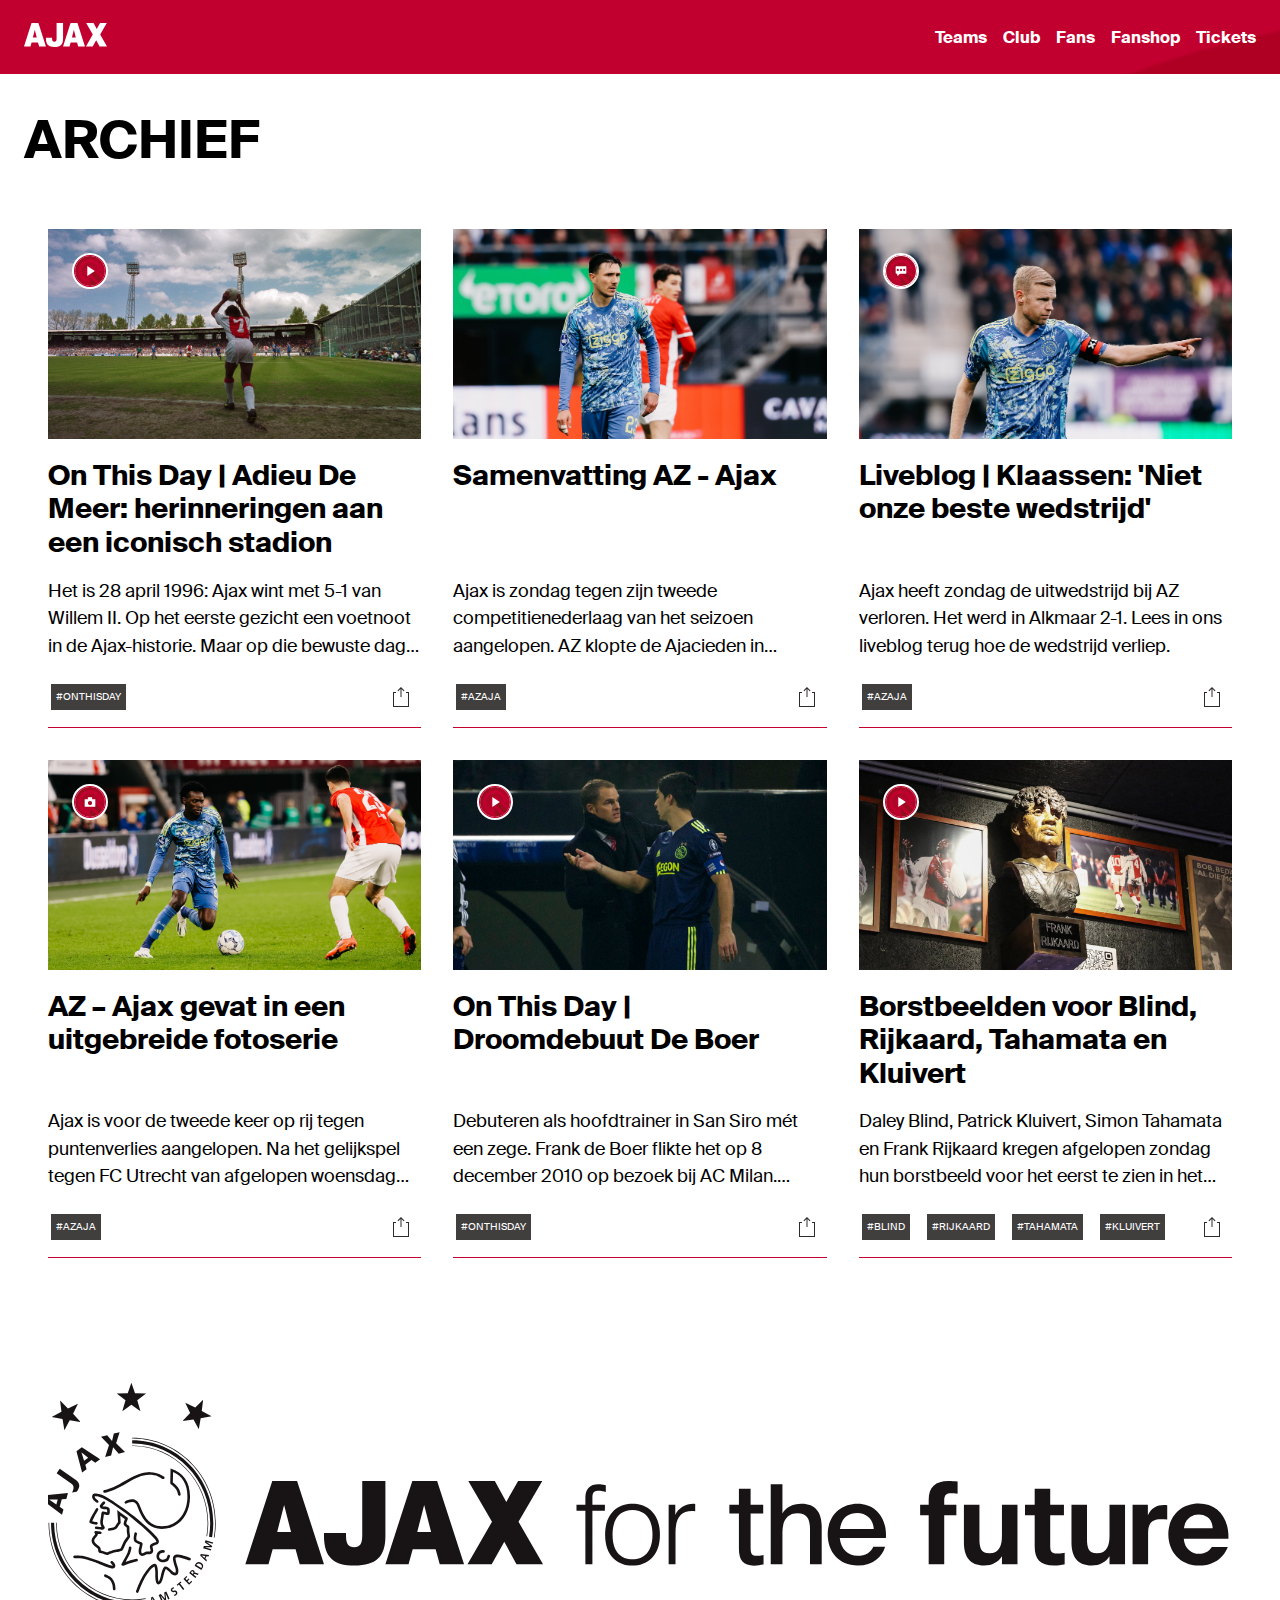
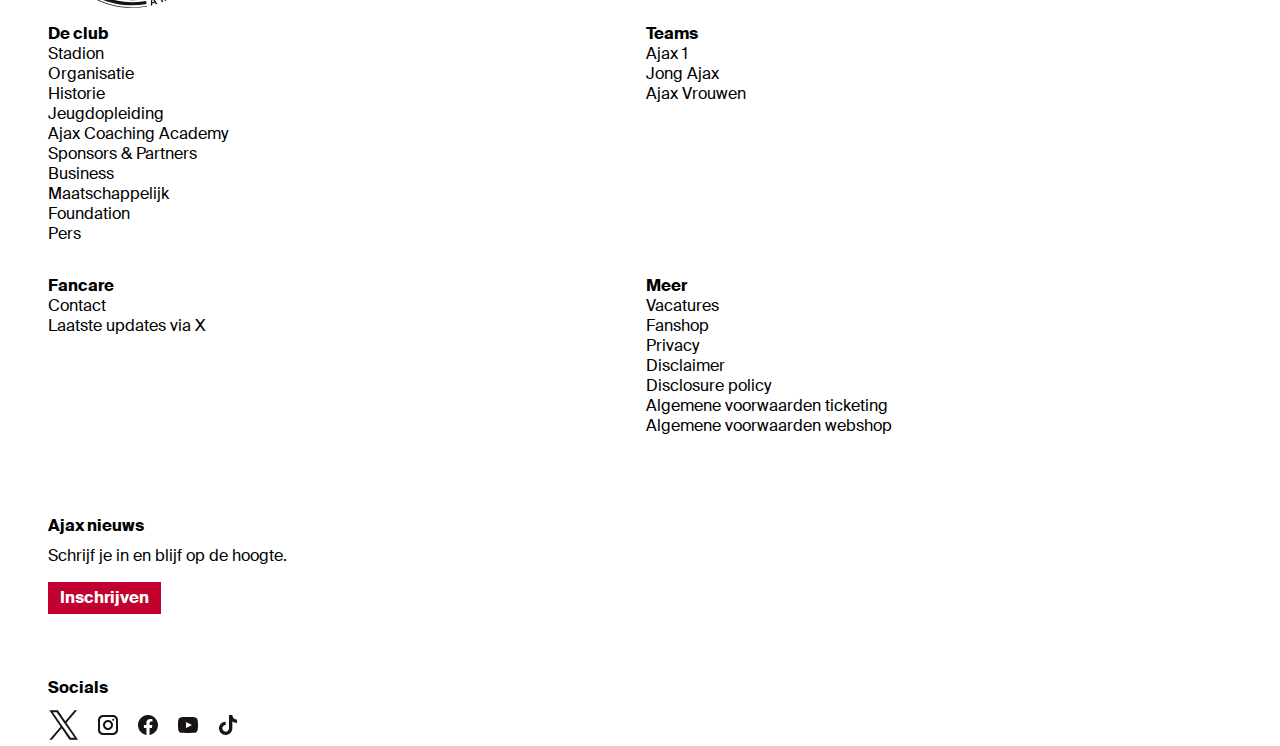
==== archief.html @ 7ba204c6 "supmision 3" ====
<!DOCTYPE html>
<html lang="en">
<head>
    <meta charset="UTF-8">
    <meta name="viewport" content="width=device-width, initial-scale=1.0">
    <title>Archief</title>
    <link rel="stylesheet" href="styles/style.css">
    <link rel="stylesheet" href="styles/archief.css">
</head>
<body>
    <header>
        <h1 class="visually_hidden">Homepagina</h1>
        <a href="index.html"><img src="images/ajax-logo-header.svg"alt="logo in de header"></a>
        <nav>
            <button><img src="images/ajax-zoeken-header.svg" alt="zoek-icoon"></button>
            <button aria-hidden="true"><img src="images/ajax-hamburger-header.svg" alt="hamburger-menu"></button>
            <ul>
                <li><a class="active"href="#">Teams</a></li>
                <li><a href="#">Club</a></li>
                <li><a href="#">Fans</a></li>
                <li><a href="#">Fanshop</a></li>
                <li><a href="#">Tickets</a></li>
            </ul>
			<form class="zoekbalk">
				<input type="text" placeholder="" aria-label="Type hier...">
				<button><img src="images/kruisje-zoekbalk.svg" alt="kruisje-zoekbalk"></button>
			</form>
        </nav>
    </header>

    <main>
        <h1 class="visually_hidden">Archief</h1>
        <h2>Archief</h2>
        <section>
            <article>
				<h2><a href="#">On This Day | Adieu De Meer: herinneringen aan een iconisch stadion</a></h2>
                    <p>   
                    Het is 28 april 1996: Ajax wint met 5-1 van Willem II. Op het eerste gezicht een voetnoot in de Ajax-historie. Maar op die bewuste dag in april speelde onze club de laatste wedstrijd in De Meer. Het is een nostalgische plaats, de Middenweg in Amsterdam. Een locatie die geschiedenis ademt: 62 jaar lang stond hier Ajax’ thuishaven. Het iconische stadion werd geopend op 9 december 1934, precies negentig jaar geleden. In deze documentaire halen we herinneringen op aan een iconisch stadion.
                    </p>
				<img src="images/ajax-play-icon.svg" alt="play logo" class="play-icon">
				<ul>
					<li>#OnThisDay</li>
					<button>
						<img src="images/deel-button-ajax.svg" alt="deel icoontje">
					</button>
				</ul>
			<img src="images/foto-archief-1.jpg" alt="foto Adieu De Meer">
		</article>

        <article>
            <h2><a href="#">Samenvatting AZ - Ajax</a></h2>
            <p>Ajax is zondag tegen zijn tweede competitienederlaag van het seizoen aangelopen. AZ klopte de Ajacieden in Alkmaar met 2-1. Mika Godts maakte in de slotfase de aansluitingstreffer, maar die kwam uiteindelijk te laat om een nederlaag nog af te wenden.</p>
            <ul>
                <li>#azaja</li>
                <button>
                    <img src="images/deel-button-ajax.svg" alt="deel icoontje">
                </button>
            </ul>
            <img src="images/foto-archief-2.jpg" alt="foto van Berghuis">
        </article>

    <article>
        <h2><a href="#">Liveblog | Klaassen: 'Niet onze beste wedstrijd'</a></h2>
        <p>Ajax heeft zondag de uitwedstrijd bij AZ verloren. Het werd in Alkmaar 2-1. Lees in ons liveblog terug hoe de wedstrijd verliep.</p>
        <img src="images/ajax-icon-wolkje.svg" alt="icon wolkje" class="wolkje-icon">
        <ul>
            <li>#azaja</li>
            <button>
            <img src="images/deel-button-ajax.svg" alt="deel icoontje">
            </button>
            </ul>
        <img src="images/foto-archief-3.jpg" alt="foto van Klaassen">
    </article>


    <article>
            <h2><a href="#">AZ – Ajax gevat in een uitgebreide fotoserie</a></h2>
            <p>Ajax is voor de tweede keer op rij tegen puntenverlies aangelopen. Na het gelijkspel tegen FC Utrecht van afgelopen woensdag verloor de ploeg van Francesco Farioli zondag met 2-1 van AZ. Een beeld van de wedstrijd krijg je via een uitgebreide fotoslider in dit artikel.</p>
            <img src="images/ajax-icon-foto.svg" alt="icon foto" class="foto-icon">
            <ul>
                <li>#azaja</li>
                <button>
                    <img src="images/deel-button-ajax.svg" alt="deel icoontje">
                </button>
            </ul>
        <img src="images/foto-archief-4.jpg" alt="foto beeld van Rijkaard">
        </article>

        <article>
            <h2><a href="#">On This Day | Droomdebuut De Boer</a></h2>
            <p>Debuteren als hoofdtrainer in San Siro mét een zege. Frank de Boer flikte het op 8 december 2010 op bezoek bij AC Milan. Dankzij goals van Demy de Zeeuw en Toby Alderweireld werd de eerste wedstrijd van De Boer en de laatste van Luis Suárez met 0-2 gewonnen.</p>
            <img src="images/ajax-play-icon.svg" alt="play logo" class="play-icon">
            <ul>
                <li>#Onthisday</li>
                <button>
                    <img src="images/deel-button-ajax.svg" alt="deel icoontje">
                </button>
            </ul>
        <img src="images/foto-archief-5.jpg" alt="foto van Suares en Frank de Boer">
        </article>

        <article>
            <h2><a href="https://www.ajax.nl/artikelen/borstbeelden-voor-blind-rijkaard-tahamata-en-kluivert/">Borstbeelden voor Blind, Rijkaard, Tahamata en Kluivert</a></h2>
            <p>
                Daley Blind, Patrick Kluivert, Simon Tahamata en Frank Rijkaard kregen afgelopen zondag hun borstbeeld voor het eerst te zien in het supportershome. Laatstgenoemde kon er helaas niet bij zijn, maar Louis van Gaal bedankte de supporters namens hem. "Hij vindt het wel leuk hoor dat ie hier hangt."
            </p>
            <img src="images/ajax-play-icon.svg" alt="play logo" class="play-icon">
            <ul>
                <li>#Blind</li>
                <li>#Rijkaard</li>
                <li>#Tahamata</li>
                <li>#Kluivert</li>
                <button>
                    <img src="images/deel-button-ajax.svg" alt="deel icoontje">
                </button>
            </ul>
        <img src="images/ajax-borstbeeldrijkaard.jpg" alt="foto beeld van Rijkaard">
        </article>
        </section>
    </main>
    <footer>
        <section>
			<h2>footer</h2>
			<img src="images/logo-ajax-footer.svg" alt="ajax logo in de footer">
			<h3>De club</h3>
				<ul>
					<li><a href="https://www.ajax.nl/club/stadion/#">Stadion</a></li>
					<li><a href="https://www.ajax.nl/club/organisatie/#">Organisatie</a></li>
					<li><a href="https://www.ajax.nl/club/historie/#">Historie</a></li>
					<li><a href="https://www.ajax.nl/club/jeugdopleiding/#">Jeugdopleiding</a></li>
					<li><a href="https://coachingacademy.ajax.nl/?_gl=1*19bpxcv*_gcl_au*MTA3OTAwNjAwNi4xNzI1NDQ2MjI3*FPAU*NzUxMjI1OTkzLjE3MjU0NDYyMTY.*_ga*MTEzNDUyOTg4My4xNzI1NDQ2MjE1*_ga_X41LTNCMYQ*MTczMjI3Njc1MC4xNC4xLjE3MzIyNzY4NTcuMC4wLjIwNTY1MTI3NA..*_fplc*VXljZW90djZmTVpxT0FGWiUyQnNLdEY4SENVSXpNdFZ1aWw5QjdiUllUMXRIZTFKeFZuc2g0UGlFWHdNNTQ4VVYzZURia3JKMmpnUnBMTktjUXFNM05aWGY4cjFEUkJiaWtYN1BXJTJGS2dkJTJGSm42OWlVcGpLOTFuS1E3UjklMkJ2aVElM0QlM0Q.">Ajax Coaching Academy</a></li>
					<li><a href="https://www.ajax.nl/club/partners/">Sponsors & Partners</a></li>
					<li><a href="https://www.ajax.nl/club/business/">Business</a></li>
					<li><a href="https://www.ajax.nl/club/maatschappelijk/#">Maatschappelijk</a></li>
					<li><a href="https://www.ajax.nl/foundation/">Foundation</a></li>
					<li><a href="https://www.ajax.nl/club/pers/#">Pers</a></li>
				</ul>
			
			<h3>Teams</h3>
				<ul>
					<li><a href="https://www.ajax.nl/teams/ajax-1/">Ajax 1</a></li>
					<li><a href="https://www.ajax.nl/teams/jong-ajax/">Jong Ajax</a></li>
					<li><a href="https://www.ajax.nl/teams/ajax-vrouwen/">Ajax Vrouwen</a></li>
				</ul>
				<h3>Fancare</h3>
				<ul>
					<li><a href="https://www.ajax.nl/fans/contact/">Contact</a></li>
					<li><a href="https://x.com/AjaxFancare">Laatste updates via X</a></li>
				</ul>
			<h3>Meer</h3>
			<ul>
				<li><a href="https://werkenbij.ajax.nl/?_gl=1*1fcl6y4*_gcl_au*MTA3OTAwNjAwNi4xNzI1NDQ2MjI3*FPAU*NzUxMjI1OTkzLjE3MjU0NDYyMTY.*_ga*MTEzNDUyOTg4My4xNzI1NDQ2MjE1*_ga_X41LTNCMYQ*MTczMjI3Njc1MC4xNC4xLjE3MzIyODE5OTMuMC4wLjIwNTY1MTI3NA..*_fplc*YmRZYVFocDRsNjNseHNjWWd2UDJWNEtWWURCY3UzJTJGSEg0R1F0WSUyRiUyRnBEakg4MUU5Qm1zJTJCQzJXMnNCcnpTMHhZZmhhJTJCU3dGZ0pGQktlbUx3SWVHRXZhNlRKanY2QkdJVU5TYmdUTWtrYmhJVEVkSEJRTjZuWk1pRiUyRkU0aUN3JTNEJTNE">Vacatures</a></li>
				<li><a href="https://www.ajax.nl/shop?_gl=1*azx0pv*_gcl_au*MTA3OTAwNjAwNi4xNzI1NDQ2MjI3*FPAU*NzUxMjI1OTkzLjE3MjU0NDYyMTY.">Fanshop</a></li>
				<li><a href="https://www.ajax.nl/meer/privacy/">Privacy</a></li>
				<li><a href="https://www.ajax.nl/meer/disclaimer/">Disclaimer</a></li>
				<li><a href="https://www.ajax.nl/meer/disclosure-policy/">Disclosure policy</a></li>
				<li><a href="https://www.ajax.nl/meer/algemene-voorwaarden-ticketing/">Algemene voorwaarden ticketing</a></li>
				<li><a href="https://www.ajax.nl/meer/algemene-voorwaarden-webshop/">Algemene voorwaarden webshop</a></li>
			</ul>
		</section>
		
		<section>
			<h2>Ajax nieuws</h2>
			<p>Schrijf je in en blijf op de hoogte.</p>
			<a href="https://www.ajax.nl/meer/nieuwsbrief">Inschrijven</a>
		</section>

		<section>
			<h2>Socials</h2>
			<ul>
				<li><a href="https://x.com/afcajax"><img src="images/twitter-icon.svg" alt="logo-twitter"></a></li>
				<li><a href="https://www.instagram.com/afcajax"><img src="images/insta-icoon.svg" alt="logo-instagram"></a></li>
				<li><a href="https://nl-nl.facebook.com/afcajax"><img src="images/facebook-icoon.svg" alt="logo facebook"></a></li>
				<li><a href="https://www.youtube.com/afcajax"><img src="images/youtube-icoon.svg" alt="logo youtube"></a></li>
				<li><a href="https://www.tiktok.com/@afcajax"><img src="images/tiktok-icon.svg" alt="logo tiktok"></a></li>
			</ul>
		</section>
    </footer>
    <script defer src="scripts/script.js"></script>
</body>
</html>
---- styles/style.css ----
/*********************/
/* CUSTOM PROPERTIES */
/*********************/

:root{
	color-scheme: light dark;
}




/*********************/
/* fonts */
/*********************/
@font-face {
	font-family: "suisseintl-black";
	src: url("../fonts/suisseintl-black.woff2");
}

@font-face {
	font-family: "suisseintl-bold";
	src: url("../fonts/suisseintl-bold.woff2");
}

@font-face {
	font-family: "suisseintl-regular";
	src: url("../fonts/suisseintl-regular.woff2");
}

body{
    margin:0;
}

section{
	padding: 0 1.5rem;
	margin-top: 4rem;

}

/*********************/
/* Header */
/*********************/
header {
    background-color: #c2002f;
    background-image: url(../images/ajax-achtergrond-image-header.png);
    height: 4.625rem;
    padding: 0 1.5rem;
    background-size: 305vw auto;
    background-position: 50% top;
    display: flex;
    align-items: center;
    position: sticky;
    top: 0;
    z-index: 3;
    justify-content: space-between;
}

header img {
    height: 1.5rem;
    border-style: none;
    background-repeat: no-repeat;
    z-index: 3;
    width: auto;
    align-items: center;
}

/*********************/
/* nav */
/*********************/
nav {
    display: flex;
    list-style: none;
}

nav button {
    display: flex;
    align-items: center;
    justify-content: center; 
    background-color: white;
    border-radius: 50%;
    border: none;
    height: 2.2rem;
    width: 2.2rem;
    z-index: 3;
    text-decoration: none;
    margin-left: 0.75rem; 
}

nav ul {
    position: fixed; 
    top: -100%; 
    left: 0;
    width: 100%;
    height: 100%;
    background-color: #c2002f; 
    background-image: url(../images/ajax-achtergrond-image-header.png);
    background-size: 305vw auto;
    background-position: 50% top;
    display: flex;
    flex-direction: column; 
    justify-content: flex-start; 
    align-items: flex-start; 
    padding: 5rem 1.5rem;
	margin: 0;
	gap: 1rem;
    transition: 0.5s ease; 
    transform: translateY(-100%);

}

nav ul li {
    list-style: none;
    width: 100%; 
    text-align: left; 
}

nav ul a {
    text-decoration: none;
    color: white; 
    font-family: "suisseintl-bold", sans-serif; 
    font-size: 1.5rem; 
    display: block;
    width: 100%;
}


nav ul li a {
    display: block;
 
}


nav.toonMenu ul {
    top: 0; 
    transform: translateY(0);
}

nav.toonMenu button:nth-of-type(2) img{
	content:url("../images/kruisje-header.svg")
}

@media (min-width: 38em) {
    nav ul {
        position: static;
        transform: none;
        background: none;
        top: unset;
        height: auto;
        display: flex;
        flex-direction: row;
        justify-content: flex-end;
        padding: 0;
    }

    nav ul a {
        color: white;
        font-size: 1rem; 
    }

    nav button {
        display: none; 
    }
}

nav.toonZoek button:nth-of-type(1) img{
	content:url("../images/kruisje-header.svg")
}


nav .zoekbalk {
    position: fixed;             
    top: -100%;                  
    left: 0;
    width: 100%;  
	height: 100%;                
    display: none;                
    flex-direction: column; 
	margin-top: 4.6em;       
    gap: 1rem;              
    z-index: 1;                
    padding: 1rem;
	background-color: white;
	
}

nav.toonZoek .zoekbalk {
    display: flex; 
	top: 0;   
	padding: 0;          
}

nav .zoekbalk input {
	border: none;
    font-size: 1.125rem;
    font-weight: 300;
    line-height: 1.33;
    outline: none;
    width: 100vw;
    padding: 1rem 1.875rem 1rem 1.5rem;
    background: #eee
}

nav .zoekbalk button {
    position: absolute;
    right: 1.5rem;
    top: .75rem;
    padding: .25rem;
}



/****************************************************************/
/* Styling voor de header als de browser minimaal 54em breed is */
/****************************************************************/
@media (min-width: 54em) {
    header > a:last-of-type,
    nav a {
        flex-direction: row;
    }
}


/**********/
/* footer */
/**********/

footer{
	grid-column-gap:.75rem;
	padding-left: 1.5rem;
	padding-right: 1.5rem;
	line-height: 1.1rem;
	padding-top: 3.75rem;
}

footer h3{
	font-family: "suisseintl-bold";
	margin-bottom: 0;
	font-size: 1rem;
    font-weight: 600;
    line-height: 1.25;
}



footer > section:nth-of-type(1) h2{
	clip: rect(0 0 0 0);
		clip-path: inset(50%);
		height: 1px;
		overflow: hidden;
		position: absolute;
		white-space: nowrap;
		width: 1px;
}

footer ul{
	padding-left: 0rem;
	margin-top: 0;
}

footer li {
	list-style: none;
    padding: 0;
    margin: 0;
	
}

footer a {
	text-decoration: none;
	color: black;
	font-family: "suisseintl-regular";
	font-size: 1rem;
    font-weight: 300;
    line-height: 1.25;

}
footer img{
	width: 100%;
}





@media (width > 32em) {
	footer > section:nth-of-type(1) {
		display:grid;
		grid-template-columns:1fr 1fr;
		grid-column-gap: .75rem;
	}
	
	img {
		grid-column-start:1;
		grid-column-end:-1;
	
	}
	
	h3:nth-of-type(1),
	h3:nth-of-type(2) {
		grid-row-start:2;
	} 
	
	h3:nth-of-type(3),
	h3:nth-of-type(4) {
		grid-row-start:4;
	} 
	
}

footer > section:nth-of-type(3) h2,
footer > section:nth-of-type(2) h2{
	font-size: 1rem;
    font-weight: 600;
    line-height: 1.25;
	font-family: "suisseintl-bold";
	margin-bottom: 0.65rem;
}

footer > section:nth-of-type(2) p{
	font-size: 1rem;
    font-family: "suisseintl-regular";
    font-weight: 300;
    line-height: 1.25;
	margin-top: 0;
}

footer > section:nth-of-type(2) a{
min-height: 2rem;
padding: 0 .75rem;
font-size: 1rem;
font-family: "suisseintl-bold";
font-weight: 600;
line-height: 1.25;
line-height: 1.43;
border: none;
background: #c2002f;
color: #fff; 
height: .0625rem;
display: inline-flex;
text-align: center;
align-items: center;
}

footer > section:nth-of-type(3) ul{
	display: flex;
	flex-wrap: wrap;
	align-items: center;
	margin: 0;
    padding: 0
}

footer > section:nth-of-type(3) li{
	display: list-item;
	margin-right: 1rem;
}

/* Link stijl */

a{
	cursor: pointer;
}


.visually_hidden {
		clip: rect(0 0 0 0);
		clip-path: inset(50%);
		height: 1px;
		overflow: hidden;
		position: absolute;
		white-space: nowrap;
		width: 1px;
}
---- styles/archief.css ----
/*********************/
/* fonts */
/*********************/
@font-face {
	font-family: "suisseintl-black";
	src: url("../fonts/suisseintl-black.woff2");
}

@font-face {
	font-family: "suisseintl-bold";
	src: url("../fonts/suisseintl-bold.woff2");
}

@font-face {
	font-family: "suisseintl-regular";
	src: url("../fonts/suisseintl-regular.woff2");
}

/* section 1 */

main > section:nth-of-type(1) {
    display: grid;
    grid-template-columns: 1fr 1fr 1fr; /* Drie kolommen */
    grid-auto-rows: 1fr; /* Maak alle rijen even groot */
    gap: 2rem; /* Ruimte tussen de artikelen */
}


@media (max-width: 75em){
    main > section:nth-of-type(1) article:nth-of-type(1){
        grid-row-start: 1;
        margin-bottom: 1rem; 
    }
    
}

@media (max-width: 75em){
    main > section:nth-of-type(1) article:nth-of-type(2){
        grid-row-start: 2;
    }
}


@media (max-width: 75em){
    main > section:nth-of-type(1) article:nth-of-type(3){
        grid-row-start: 3;
    }
}

@media (max-width: 75em) {
    main > section:nth-of-type(1)
     {
      grid-template-columns: 1fr 1fr; 
    }
}



@media (max-width: 50em) {
    main > section:nth-of-type(1) article:nth-of-type(1)
     {
        grid-row-start: 1;
        margin-bottom: 1rem; 
    }
}

@media (max-width: 50em){
    main > section:nth-of-type(1) article:nth-of-type(2){
        grid-row-start: 2;
    }
}

@media (max-width: 50em) {
    main > section:nth-of-type(1)
     {
      grid-template-columns: 1fr; 
    }
}

main > h2{
    font-size: 3.25rem;
    font-family: "suisseintl-bold";
    font-weight: 800;
    line-height: .92;
    text-transform: uppercase;
    height: auto;
}

main{
    padding: 0 1.5rem;
}

article{
    display: flex;
    flex-direction: column;
    position: relative;
    justify-items: stretch;
    width: 100%;
    height: 100%;
}

article h2{
    font-size: 1.5rem;
    font-weight: 800;
    font-family: "suisseintl-bold";
    line-height: .92;
    margin-bottom: auto;
}

article a{
    text-decoration: none;
    color: black;
    background-color: white;
    font-weight: 600;
    font-family: "suisseintl-bold";
    font-size: 1.75rem;
    line-height: 1.2;
}

article a:hover{
   color: #c2002f;
}

article p{
    font-family: "suisseintl-regular";
    line-height: 1.53;
    font-size: 1.125rem;
    display: -webkit-box;           /* Flexbox met ondersteuning voor box-model chatgbt */
  -webkit-box-orient: vertical;  /* Verticale oriëntatie chatgbt */
  overflow: hidden;              /* Verberg overtollige tekst chatgbt */
-webkit-line-clamp: 3;          /*  Beperk tot 3 regels chatgbt */
  max-height: calc(1.5em * 3);  
}

article ul {
    display: flex;              
    flex-wrap: wrap;            
    align-items: center;
    list-style: none; 
    padding-left: 0;
    margin: 0;
    gap: 0.5rem; 
    padding-bottom: .625rem;
    border-bottom: .0625rem solid #c2002f;              
}

article li {
    border: solid;
    background-color: #413e3e;
    color: white;
    text-transform: uppercase;
    font-family: "suisseintl-regular";
    font-weight: 300;
    font-size: .625rem;
    line-height: 1.2;
    margin-right: .2rem;        
    padding: .4375rem .3125rem;
}

 article button {
    display: flex;             
    justify-content: center;    
    align-items: flex-end;        
    border: none;              
    background-color: white;               
    padding: 0.5rem;           
    height: auto;
    margin-left: auto;        
}

article .play-icon{
    position: absolute;
    top: 1.5rem;
    left: 1.5rem;
    z-index: 1;
    height: 2rem;
    width: 2rem;
    border: .125rem solid #ffffff;
    border-radius: 100%;
    background-color: #c2002f;
}
article > img {
    aspect-ratio: 16 / 9; /* Houd een vaste verhouding, bijvoorbeeld breedte/hoogte = 16:9 chatgbt*/
    width: 100%;
    object-fit: cover;
    display: block;
    order: -1;
}


article .foto-icon,
article .wolkje-icon{
    position: absolute;
    top: 1.5rem;
    left: 1.5rem;
    z-index: 1;
    height: 2rem;
    width: 2rem;
    border: .125rem solid #ffffff;
    border-radius: 100%;
    background-color: #c2002f;
}
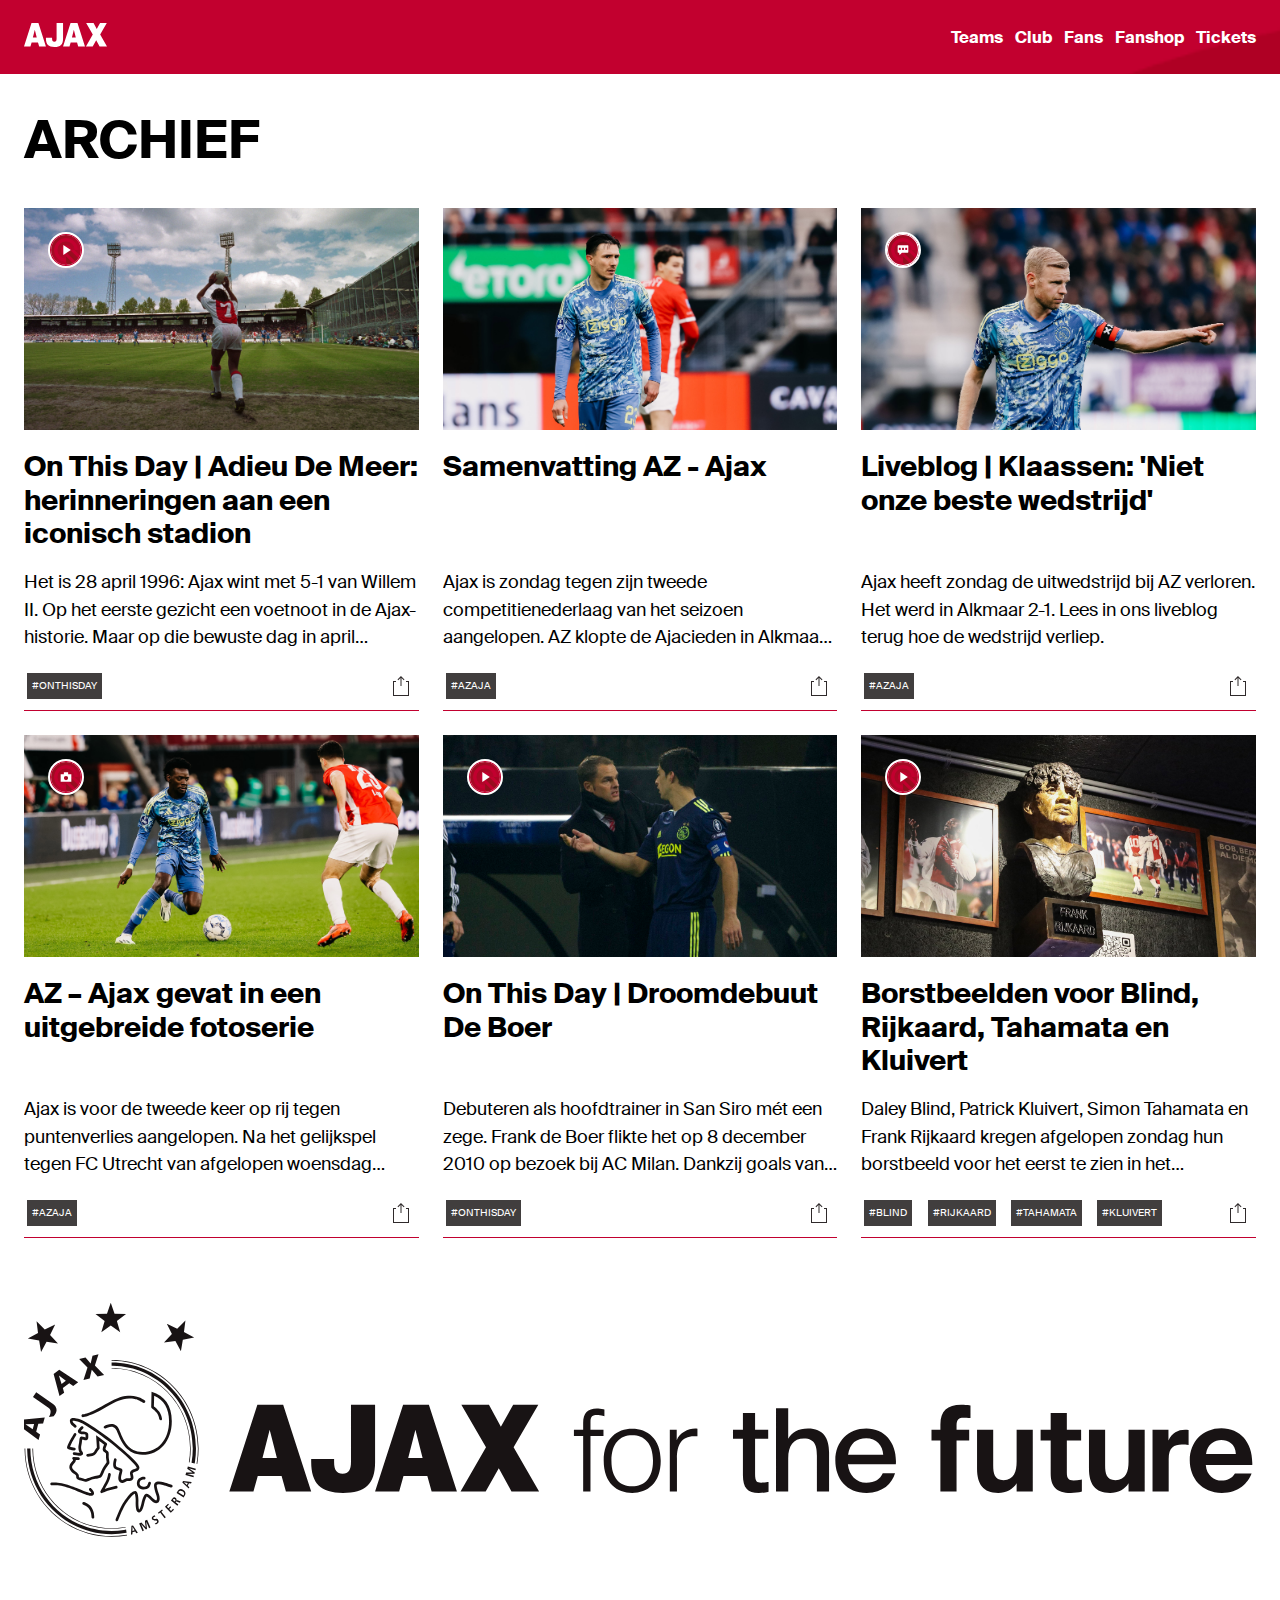
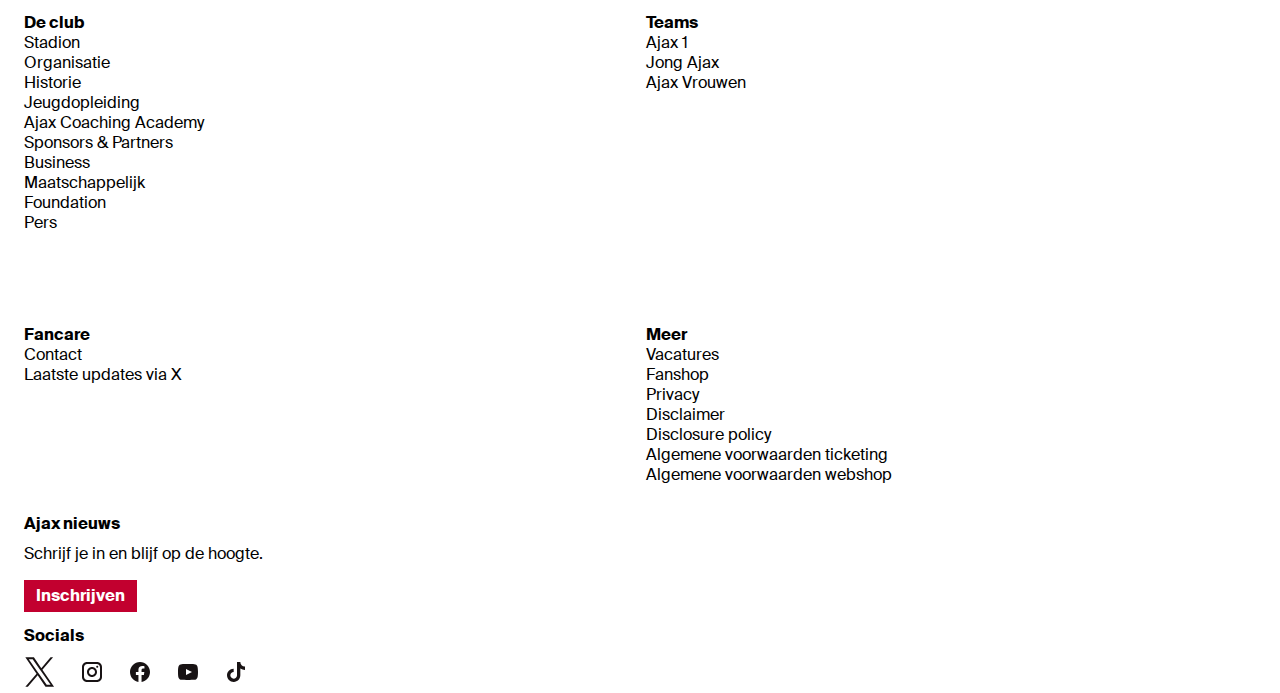
==== commit 5e3b0942: "supmission 5" ====
--- a/archief.html
+++ b/archief.html
@@ -22,10 +22,10 @@
                 <li><a href="#">Fanshop</a></li>
                 <li><a href="#">Tickets</a></li>
             </ul>
-			<form class="zoekbalk">
-				<input type="text" placeholder="" aria-label="Type hier...">
-				<button><img src="images/kruisje-zoekbalk.svg" alt="kruisje-zoekbalk"></button>
-			</form>
+				<form class="zoekbalk">
+                    <input type="text" placeholder="" aria-label="Type hier...">
+                    <button><img src="images/kruisje-zoekbalk.svg" alt="kruisje-zoekbalk"></button>
+                </form>
         </nav>
     </header>
 
--- a/styles/style.css
+++ b/styles/style.css
@@ -4,9 +4,32 @@
 /*********************/
 
 :root{
-	color-scheme: light dark;
-}
-
+    color-scheme: light dark;
+	--margin-small: 0.75rem;
+    --margin-medium: 1.5rem;
+    --margin-large: 4rem;
+
+    --color-wit: white;
+    --color-rood: #c2002f;
+    --color-text-dark: black;
+    --color-text-light: white;
+    --color-background-light: #eee;
+
+    --font-family-bold: "suisseintl-bold", sans-serif;
+    --font-family-regular: "suisseintl-regular", sans-serif;
+    --font-size-klein: 1rem;
+    --font-size-normaal: 1.125rem;
+    --font-size-groot: 1.5rem;
+}
+
+@media (prefers-color-scheme: dark) {
+    :root {
+        --color-wit: #121212; 
+        --color-text-dark: #eee; 
+        --color-text-light: white;
+        --color-background-light: #181818;
+        }
+    }
 
 
 
@@ -28,24 +51,24 @@
 	src: url("../fonts/suisseintl-regular.woff2");
 }
 
-body{
-    margin:0;
-}
-
-section{
-	padding: 0 1.5rem;
-	margin-top: 4rem;
-
-}
+
+/*********************/
+/* body */
+/*********************/
+
+body {
+    margin: 0;
+}
+
 
 /*********************/
 /* Header */
 /*********************/
 header {
-    background-color: #c2002f;
+    background-color: var(--color-rood);
     background-image: url(../images/ajax-achtergrond-image-header.png);
     height: 4.625rem;
-    padding: 0 1.5rem;
+    padding: 0 var(--margin-medium);
     background-size: 305vw auto;
     background-position: 50% top;
     display: flex;
@@ -57,7 +80,7 @@
 }
 
 header img {
-    height: 1.5rem;
+    height: var(--font-size-groot);
     border-style: none;
     background-repeat: no-repeat;
     z-index: 3;
@@ -77,14 +100,14 @@
     display: flex;
     align-items: center;
     justify-content: center; 
-    background-color: white;
+    background-color: var(--color-wit);
     border-radius: 50%;
     border: none;
     height: 2.2rem;
     width: 2.2rem;
     z-index: 3;
     text-decoration: none;
-    margin-left: 0.75rem; 
+    margin-left: var(--margin-small);
 }
 
 nav ul {
@@ -93,7 +116,7 @@
     left: 0;
     width: 100%;
     height: 100%;
-    background-color: #c2002f; 
+    background-color: var(--color-rood);
     background-image: url(../images/ajax-achtergrond-image-header.png);
     background-size: 305vw auto;
     background-position: 50% top;
@@ -101,12 +124,11 @@
     flex-direction: column; 
     justify-content: flex-start; 
     align-items: flex-start; 
-    padding: 5rem 1.5rem;
-	margin: 0;
-	gap: 1rem;
+    padding: 5rem var(--margin-medium);
+    margin: 0;
+    gap: var(--margin-small);
     transition: 0.5s ease; 
     transform: translateY(-100%);
-
 }
 
 nav ul li {
@@ -117,27 +139,24 @@
 
 nav ul a {
     text-decoration: none;
-    color: white; 
-    font-family: "suisseintl-bold", sans-serif; 
-    font-size: 1.5rem; 
+    color: var(--color-text-light);
+    font-family: var(--font-family-bold);
+    font-size: var(--font-size-groot);
     display: block;
     width: 100%;
 }
 
-
 nav ul li a {
     display: block;
- 
-}
-
+}
 
 nav.toonMenu ul {
     top: 0; 
     transform: translateY(0);
 }
 
-nav.toonMenu button:nth-of-type(2) img{
-	content:url("../images/kruisje-header.svg")
+nav.toonMenu button:nth-of-type(2) img {
+    content: url("../images/kruisje-header.svg");
 }
 
 @media (min-width: 38em) {
@@ -154,8 +173,8 @@
     }
 
     nav ul a {
-        color: white;
-        font-size: 1rem; 
+        color: var(--color-text-light);
+        font-size: var(--font-size-klein);
     }
 
     nav button {
@@ -163,56 +182,49 @@
     }
 }
 
-nav.toonZoek button:nth-of-type(1) img{
-	content:url("../images/kruisje-header.svg")
-}
-
+nav.toonZoek button:nth-of-type(1) img {
+    content: url("../images/kruisje-header.svg");
+}
 
 nav .zoekbalk {
     position: fixed;             
     top: -100%;                  
     left: 0;
     width: 100%;  
-	height: 100%;                
+    height: 100%;                
     display: none;                
     flex-direction: column; 
-	margin-top: 4.6em;       
-    gap: 1rem;              
+    margin-top: 4.6em;       
+    gap: var(--margin-small);              
     z-index: 1;                
-    padding: 1rem;
-	background-color: white;
-	
+    padding: var(--margin-small);
+    background-color: var(--color-wit);
 }
 
 nav.toonZoek .zoekbalk {
     display: flex; 
-	top: 0;   
-	padding: 0;          
+    top: 0;   
+    padding: 0;          
 }
 
 nav .zoekbalk input {
-	border: none;
-    font-size: 1.125rem;
+    border: none;
+    font-size: var(--font-size-normaal);
     font-weight: 300;
     line-height: 1.33;
     outline: none;
     width: 100vw;
-    padding: 1rem 1.875rem 1rem 1.5rem;
-    background: #eee
+    padding: var(--margin-small) 1.875rem var(--margin-small) var(--margin-medium);
+    background: var(--color-background-light);
 }
 
 nav .zoekbalk button {
     position: absolute;
-    right: 1.5rem;
-    top: .75rem;
-    padding: .25rem;
-}
-
-
-
-/****************************************************************/
-/* Styling voor de header als de browser minimaal 54em breed is */
-/****************************************************************/
+    right: var(--margin-medium);
+    top: var(--margin-small);
+    padding: 0.25rem;
+}
+
 @media (min-width: 54em) {
     header > a:last-of-type,
     nav a {
@@ -220,155 +232,180 @@
     }
 }
 
-
 /**********/
 /* footer */
 /**********/
 
-footer{
-	grid-column-gap:.75rem;
-	padding-left: 1.5rem;
-	padding-right: 1.5rem;
-	line-height: 1.1rem;
-	padding-top: 3.75rem;
-}
-
-footer h3{
-	font-family: "suisseintl-bold";
-	margin-bottom: 0;
-	font-size: 1rem;
+footer {
+    grid-column-gap: var(--margin-small);
+    padding-left: var(--margin-medium);
+    padding-right: var(--margin-medium);
+    line-height: 1.1rem;
+    padding-top: var(--margin-large);
+}
+
+footer h3 {
+    font-family: var(--font-family-bold);
+    margin-bottom: 0;
+    font-size: var(--font-size-klein);
     font-weight: 600;
     line-height: 1.25;
-}
-
-
-
-footer > section:nth-of-type(1) h2{
-	clip: rect(0 0 0 0);
-		clip-path: inset(50%);
-		height: 1px;
-		overflow: hidden;
-		position: absolute;
-		white-space: nowrap;
-		width: 1px;
-}
-
-footer ul{
-	padding-left: 0rem;
-	margin-top: 0;
+    padding-top: calc(var(--margin-large) - 0.25rem);
+}
+
+footer > section:nth-of-type(1) h2 {
+    clip: rect(0 0 0 0);
+    clip-path: inset(50%);
+    height: 1px;
+    overflow: hidden;
+    position: absolute;
+    white-space: nowrap;
+    width: 1px;
+}
+
+footer ul {
+    padding-left: 0;
+    margin-top: 0;
 }
 
 footer li {
-	list-style: none;
+    list-style: none;
     padding: 0;
     margin: 0;
-	
 }
 
 footer a {
-	text-decoration: none;
-	color: black;
-	font-family: "suisseintl-regular";
-	font-size: 1rem;
+    text-decoration: none;
+    color: var(--color-text-dark);
+    font-family: var(--font-family-regular);
+    font-size: var(--font-size-klein);
     font-weight: 300;
     line-height: 1.25;
-
-}
-footer img{
-	width: 100%;
-}
-
-
-
-
-
-@media (width > 32em) {
-	footer > section:nth-of-type(1) {
-		display:grid;
-		grid-template-columns:1fr 1fr;
-		grid-column-gap: .75rem;
-	}
-	
-	img {
-		grid-column-start:1;
-		grid-column-end:-1;
-	
-	}
-	
-	h3:nth-of-type(1),
-	h3:nth-of-type(2) {
-		grid-row-start:2;
-	} 
-	
-	h3:nth-of-type(3),
-	h3:nth-of-type(4) {
-		grid-row-start:4;
-	} 
-	
+}
+
+footer img {
+    width: 100%;
+}
+
+/* Responsive styles */
+@media (min-width: 32em) {
+    footer > section:nth-of-type(1) {
+        display: grid;
+        grid-template-columns: 1fr 1fr;
+        grid-column-gap: var(--margin-small);
+    }
+
+    img {
+        grid-column-start: 1;
+        grid-column-end: -1;
+    }
+
+    h3:nth-of-type(1),
+    h3:nth-of-type(2) {
+        grid-row-start: 2;
+    }
+
+    h3:nth-of-type(3),
+    h3:nth-of-type(4) {
+        grid-row-start: 4;
+    }
 }
 
 footer > section:nth-of-type(3) h2,
-footer > section:nth-of-type(2) h2{
-	font-size: 1rem;
+footer > section:nth-of-type(2) h2 {
+    font-size: var(--font-size-klein);
     font-weight: 600;
     line-height: 1.25;
-	font-family: "suisseintl-bold";
-	margin-bottom: 0.65rem;
-}
-
-footer > section:nth-of-type(2) p{
-	font-size: 1rem;
-    font-family: "suisseintl-regular";
+    font-family: var(--font-family-bold);
+    margin-bottom: 0.65rem;
+}
+
+footer > section:nth-of-type(2) p {
+    font-size: var(--font-size-klein);
+    font-family: var(--font-family-regular);
     font-weight: 300;
     line-height: 1.25;
-	margin-top: 0;
-}
-
-footer > section:nth-of-type(2) a{
-min-height: 2rem;
-padding: 0 .75rem;
-font-size: 1rem;
-font-family: "suisseintl-bold";
-font-weight: 600;
-line-height: 1.25;
-line-height: 1.43;
-border: none;
-background: #c2002f;
-color: #fff; 
-height: .0625rem;
-display: inline-flex;
-text-align: center;
-align-items: center;
-}
-
-footer > section:nth-of-type(3) ul{
-	display: flex;
-	flex-wrap: wrap;
-	align-items: center;
-	margin: 0;
-    padding: 0
-}
-
-footer > section:nth-of-type(3) li{
-	display: list-item;
-	margin-right: 1rem;
+    margin-top: 0;
+}
+
+footer > section:nth-of-type(2) a {
+    min-height: 2rem;
+    padding: 0 var(--margin-small);
+    font-size: var(--font-size-klein);
+    font-family: var(--font-family-bold);
+    font-weight: 600;
+    line-height: 1.43;
+    border: none;
+    background: var(--color-rood);
+    color: var(--color-wit);
+    height: 0.0625rem;
+    display: inline-flex;
+    text-align: center;
+    align-items: center;
+}
+
+footer > section:nth-of-type(3) ul {
+    display: flex;
+    flex-wrap: wrap;
+    align-items: center;
+    margin: 0;
+    padding: 0;
+}
+
+footer > section:nth-of-type(3) li {
+    display: list-item;
+    margin-right: var(--margin-medium);
 }
 
 /* Link stijl */
 
-a{
-	cursor: pointer;
-}
+
+
+section a:hover {
+    color: var(--color-rood);
+}
+
+
+/* tab stijl*/
+
+main:focus-visible{
+	border: .2em solid var(--color-rood);
+    outline: none; 
+}
+
+/* dark mode*/
+
+@media (prefers-color-scheme: dark) {
+    body {
+      background-color: #121212;
+      color: white;
+    }
+    a {
+        color: var(--color-text-light);
+    }
+    button img {
+    filter: invert(1); 
+
+    }
+    footer img {
+        filter: invert(1); 
+    }
+
+}
+
+
+
+
 
 
 .visually_hidden {
-		clip: rect(0 0 0 0);
-		clip-path: inset(50%);
-		height: 1px;
-		overflow: hidden;
-		position: absolute;
-		white-space: nowrap;
-		width: 1px;
-}
-
-
+    clip: rect(0 0 0 0);
+    clip-path: inset(50%);
+    height: 1px;
+    overflow: hidden;
+    position: absolute;
+    white-space: nowrap;
+    width: 1px;
+}
+
+
--- a/styles/archief.css
+++ b/styles/archief.css
@@ -1,97 +1,74 @@
+
 
 /*********************/
-/* fonts */
+/* Section 1 */
 /*********************/
-@font-face {
-	font-family: "suisseintl-black";
-	src: url("../fonts/suisseintl-black.woff2");
-}
-
-@font-face {
-	font-family: "suisseintl-bold";
-	src: url("../fonts/suisseintl-bold.woff2");
-}
-
-@font-face {
-	font-family: "suisseintl-regular";
-	src: url("../fonts/suisseintl-regular.woff2");
-}
-
-/* section 1 */
 
 main > section:nth-of-type(1) {
     display: grid;
-    grid-template-columns: 1fr 1fr 1fr; /* Drie kolommen */
-    grid-auto-rows: 1fr; /* Maak alle rijen even groot */
-    gap: 2rem; /* Ruimte tussen de artikelen */
+    grid-template-columns: 1fr 1fr 1fr;
+    grid-auto-rows: 1fr;
+    gap: var(--margin-medium);
 }
 
-
-@media (max-width: 75em){
-    main > section:nth-of-type(1) article:nth-of-type(1){
+@media (max-width: 75em) {
+    main > section:nth-of-type(1) article:nth-of-type(1) {
         grid-row-start: 1;
-        margin-bottom: 1rem; 
+        margin-bottom: var(--margin-small); 
     }
-    
 }
 
-@media (max-width: 75em){
-    main > section:nth-of-type(1) article:nth-of-type(2){
+@media (max-width: 75em) {
+    main > section:nth-of-type(1) article:nth-of-type(2) {
         grid-row-start: 2;
     }
 }
 
-
-@media (max-width: 75em){
-    main > section:nth-of-type(1) article:nth-of-type(3){
+@media (max-width: 75em) {
+    main > section:nth-of-type(1) article:nth-of-type(3) {
         grid-row-start: 3;
     }
 }
 
 @media (max-width: 75em) {
-    main > section:nth-of-type(1)
-     {
-      grid-template-columns: 1fr 1fr; 
+    main > section:nth-of-type(1) {
+        grid-template-columns: 1fr 1fr;
     }
 }
 
-
-
 @media (max-width: 50em) {
-    main > section:nth-of-type(1) article:nth-of-type(1)
-     {
+    main > section:nth-of-type(1) article:nth-of-type(1) {
         grid-row-start: 1;
-        margin-bottom: 1rem; 
+        margin-bottom: var(--margin-small); 
     }
 }
 
-@media (max-width: 50em){
-    main > section:nth-of-type(1) article:nth-of-type(2){
+@media (max-width: 50em) {
+    main > section:nth-of-type(1) article:nth-of-type(2) {
         grid-row-start: 2;
     }
 }
 
 @media (max-width: 50em) {
-    main > section:nth-of-type(1)
-     {
-      grid-template-columns: 1fr; 
+    main > section:nth-of-type(1) {
+        grid-template-columns: 1fr;
     }
 }
 
-main > h2{
+main > h2 {
     font-size: 3.25rem;
-    font-family: "suisseintl-bold";
+    font-family: var(--font-family-bold);
     font-weight: 800;
-    line-height: .92;
+    line-height: 0.92;
     text-transform: uppercase;
     height: auto;
 }
 
-main{
-    padding: 0 1.5rem;
+main {
+    padding: 0 var(--margin-medium);
 }
 
-article{
+article {
     display: flex;
     flex-direction: column;
     position: relative;
@@ -100,105 +77,101 @@
     height: 100%;
 }
 
-article h2{
-    font-size: 1.5rem;
+article h2 {
+    font-size: var(--font-size-groot);
+    font-family: var(--font-family-bold);
     font-weight: 800;
-    font-family: "suisseintl-bold";
-    line-height: .92;
+    line-height: 0.92;
     margin-bottom: auto;
 }
 
-article a{
+article a {
     text-decoration: none;
-    color: black;
-    background-color: white;
+    color: var(--color-text-dark);
+    background-color: var(--color-wit);
     font-weight: 600;
-    font-family: "suisseintl-bold";
-    font-size: 1.75rem;
+    font-family: var(--font-family-bold);
+    font-size: calc(var(--font-size-groot) * 1.17); /* Vergroten van de grootte chatgbt */
     line-height: 1.2;
 }
 
-article a:hover{
-   color: #c2002f;
-}
 
-article p{
-    font-family: "suisseintl-regular";
+article p {
+    font-family: var(--font-family-regular);
     line-height: 1.53;
-    font-size: 1.125rem;
-    display: -webkit-box;           /* Flexbox met ondersteuning voor box-model chatgbt */
-  -webkit-box-orient: vertical;  /* Verticale oriëntatie chatgbt */
-  overflow: hidden;              /* Verberg overtollige tekst chatgbt */
--webkit-line-clamp: 3;          /*  Beperk tot 3 regels chatgbt */
-  max-height: calc(1.5em * 3);  
+    font-size: var(--font-size-normaal);
+    display: -webkit-box; 
+    -webkit-box-orient: vertical; 
+    overflow: hidden; 
+    -webkit-line-clamp: 3;
+    max-height: calc(1.5em * 3);
 }
 
 article ul {
-    display: flex;              
-    flex-wrap: wrap;            
+    display: flex;
+    flex-wrap: wrap;
     align-items: center;
-    list-style: none; 
+    list-style: none;
     padding-left: 0;
     margin: 0;
-    gap: 0.5rem; 
-    padding-bottom: .625rem;
-    border-bottom: .0625rem solid #c2002f;              
+    gap: calc(var(--margin-small) / 2);
+    padding-bottom: calc(var(--margin-small) / 2);
+    border-bottom: 0.0625rem solid var(--color-rood);
 }
 
 article li {
     border: solid;
     background-color: #413e3e;
-    color: white;
+    color: var(--color-text-light);
     text-transform: uppercase;
-    font-family: "suisseintl-regular";
+    font-family: var(--font-family-regular);
     font-weight: 300;
-    font-size: .625rem;
+    font-size: 0.625rem;
     line-height: 1.2;
-    margin-right: .2rem;        
-    padding: .4375rem .3125rem;
+    margin-right: 0.2rem;        
+    padding: 0.4375rem 0.3125rem;
 }
 
- article button {
+article button {
     display: flex;             
     justify-content: center;    
     align-items: flex-end;        
     border: none;              
-    background-color: white;               
-    padding: 0.5rem;           
+    background-color: var(--color-wit);               
+    padding: calc(var(--margin-small) / 2);           
     height: auto;
     margin-left: auto;        
 }
 
-article .play-icon{
+article .play-icon {
     position: absolute;
-    top: 1.5rem;
-    left: 1.5rem;
+    top: var(--margin-medium);
+    left: var(--margin-medium);
     z-index: 1;
     height: 2rem;
     width: 2rem;
-    border: .125rem solid #ffffff;
+    border: 0.125rem solid var(--color-wit);
     border-radius: 100%;
-    background-color: #c2002f;
+    background-color: var(--color-rood);
 }
+
 article > img {
-    aspect-ratio: 16 / 9; /* Houd een vaste verhouding, bijvoorbeeld breedte/hoogte = 16:9 chatgbt*/
+    aspect-ratio: 16 / 9;
     width: 100%;
     object-fit: cover;
     display: block;
     order: -1;
 }
 
-
 article .foto-icon,
-article .wolkje-icon{
+article .wolkje-icon {
     position: absolute;
-    top: 1.5rem;
-    left: 1.5rem;
+    top: var(--margin-medium);
+    left: var(--margin-medium);
     z-index: 1;
     height: 2rem;
     width: 2rem;
-    border: .125rem solid #ffffff;
+    border: 0.125rem solid var(--color-wit);
     border-radius: 100%;
-    background-color: #c2002f;
-}
-
+    background-color: var(--color-rood);
+}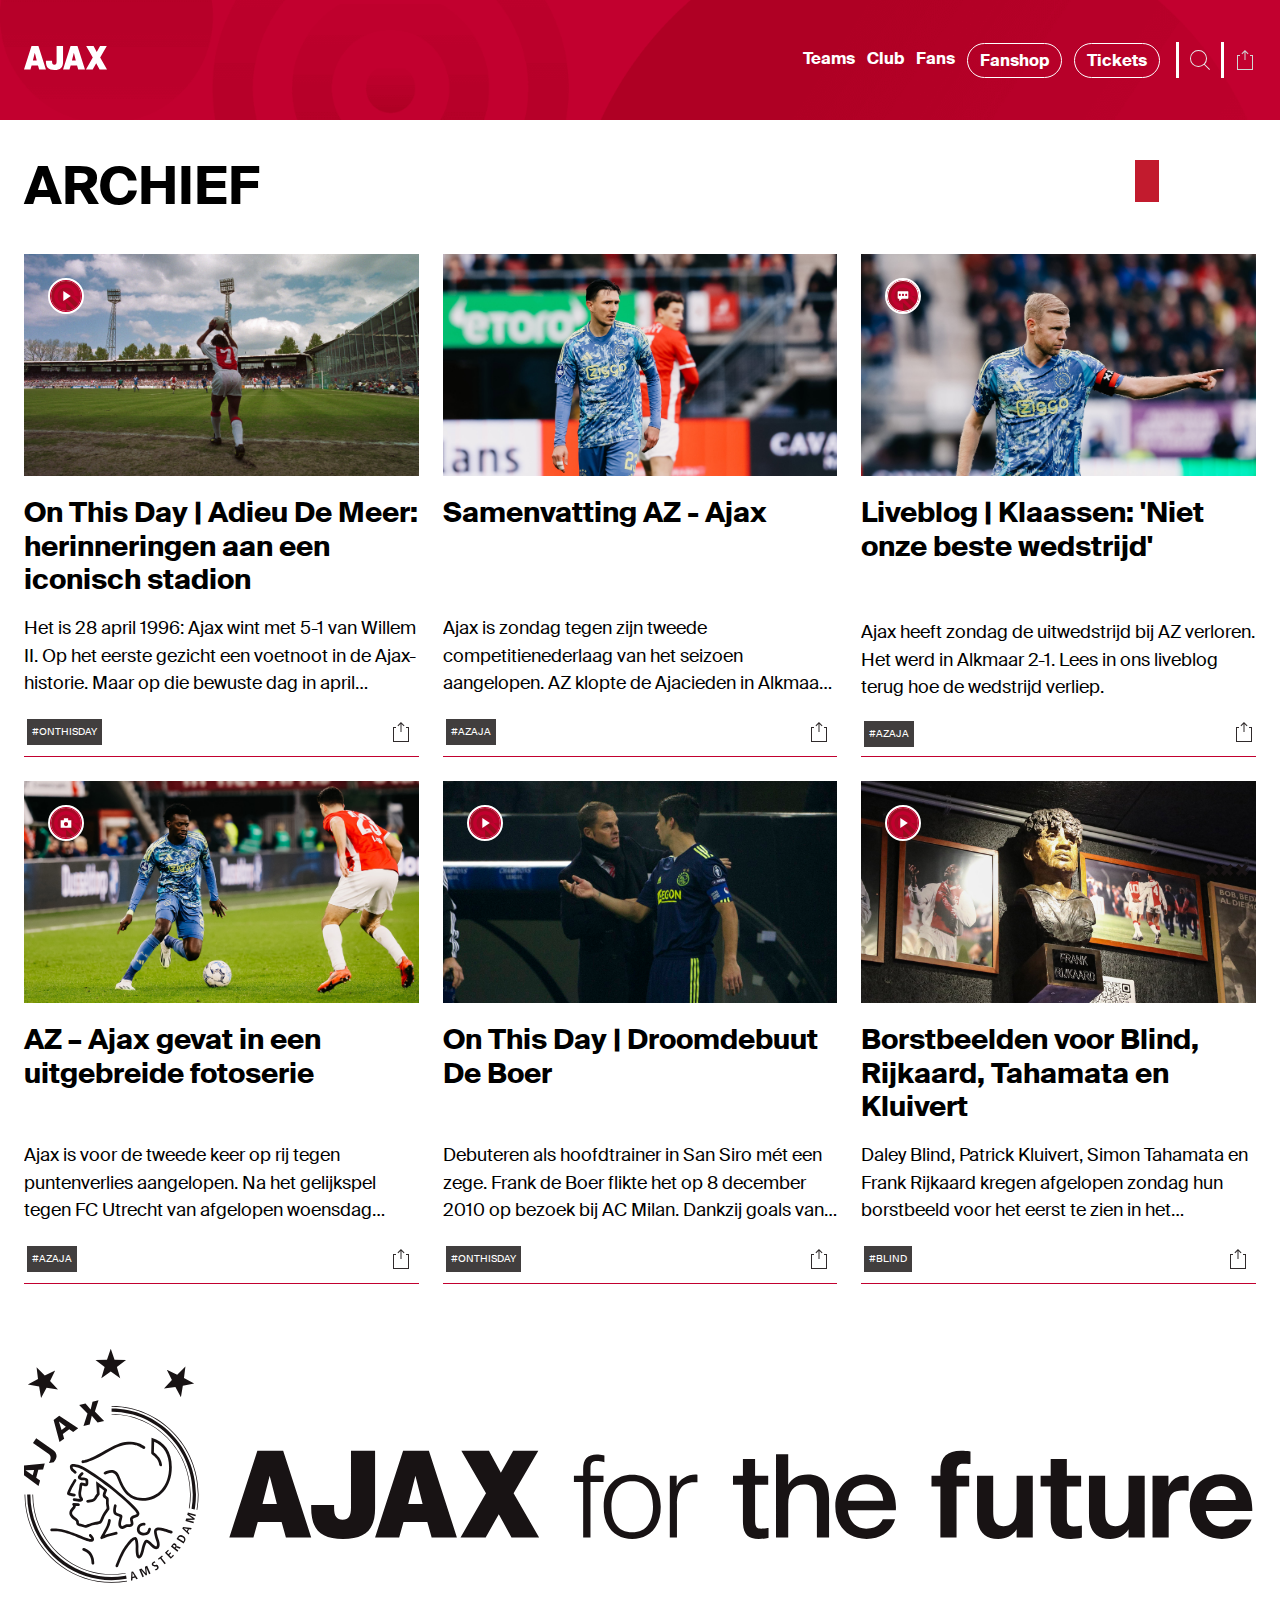
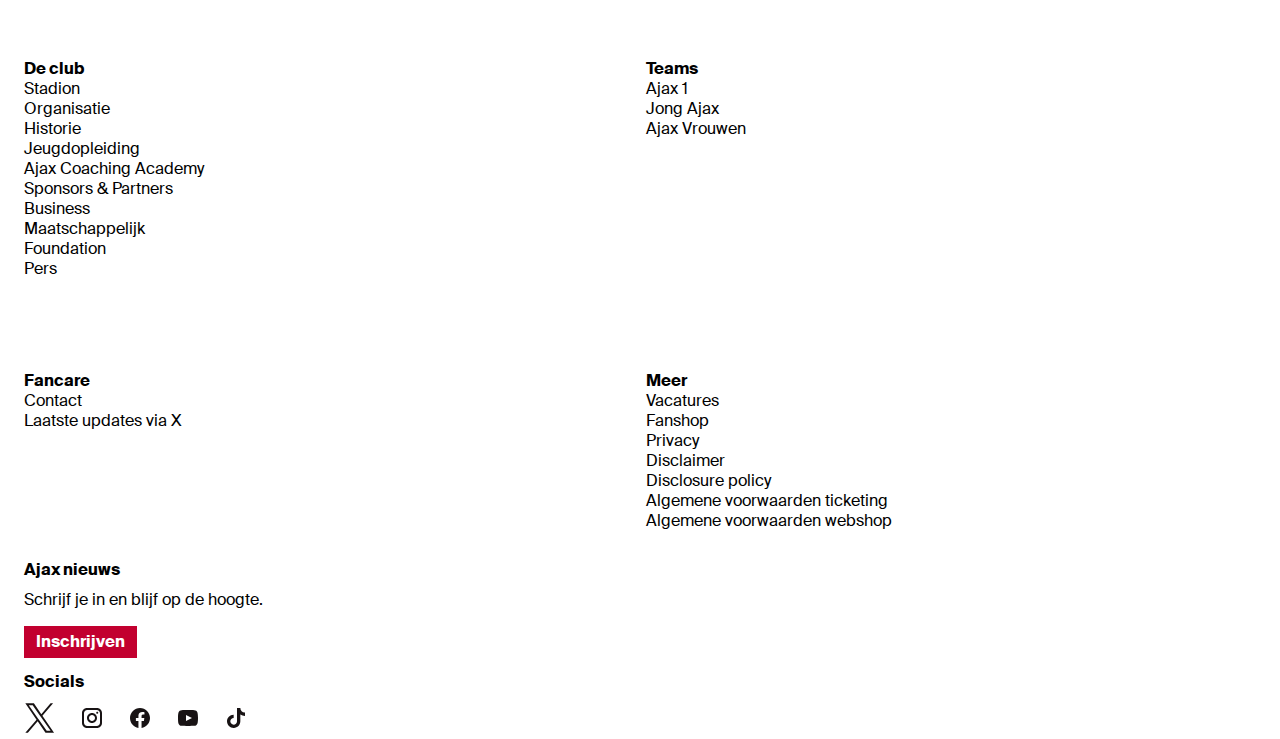
==== commit 47a78e07: "final" ====
--- a/archief.html
+++ b/archief.html
@@ -15,6 +15,9 @@
         <nav>
             <button><img src="images/ajax-zoeken-header.svg" alt="zoek-icoon"></button>
             <button aria-hidden="true"><img src="images/ajax-hamburger-header.svg" alt="hamburger-menu"></button>
+            <button id="header-share-button" data-share-count="0">
+                <img src="images/deel-button-ajax.svg" alt="deel icoontje"> 
+            </button>
             <ul>
                 <li><a class="active"href="#">Teams</a></li>
                 <li><a href="#">Club</a></li>
@@ -29,6 +32,15 @@
         </nav>
     </header>
 
+    <section>
+		<img src="images/shirt-homepagina.svg" alt="logo shirt homepagina">
+	</section>
+
+	<section>
+		<img src="images/3-crosses-logo.svg" alt="3 crosses icon">
+	</section>
+
+
     <main>
         <h1 class="visually_hidden">Archief</h1>
         <h2>Archief</h2>
@@ -41,9 +53,10 @@
 				<img src="images/ajax-play-icon.svg" alt="play logo" class="play-icon">
 				<ul>
 					<li>#OnThisDay</li>
-					<button>
+					<li><button>
 						<img src="images/deel-button-ajax.svg" alt="deel icoontje">
 					</button>
+                    </li>
 				</ul>
 			<img src="images/foto-archief-1.jpg" alt="foto Adieu De Meer">
 		</article>
@@ -53,9 +66,10 @@
             <p>Ajax is zondag tegen zijn tweede competitienederlaag van het seizoen aangelopen. AZ klopte de Ajacieden in Alkmaar met 2-1. Mika Godts maakte in de slotfase de aansluitingstreffer, maar die kwam uiteindelijk te laat om een nederlaag nog af te wenden.</p>
             <ul>
                 <li>#azaja</li>
-                <button>
+                <li><button>
                     <img src="images/deel-button-ajax.svg" alt="deel icoontje">
                 </button>
+                </li>
             </ul>
             <img src="images/foto-archief-2.jpg" alt="foto van Berghuis">
         </article>
@@ -66,9 +80,10 @@
         <img src="images/ajax-icon-wolkje.svg" alt="icon wolkje" class="wolkje-icon">
         <ul>
             <li>#azaja</li>
-            <button>
-            <img src="images/deel-button-ajax.svg" alt="deel icoontje">
+            <li<button>
+                <img src="images/deel-button-ajax.svg" alt="deel icoontje">
             </button>
+            </li>
             </ul>
         <img src="images/foto-archief-3.jpg" alt="foto van Klaassen">
     </article>
@@ -80,9 +95,10 @@
             <img src="images/ajax-icon-foto.svg" alt="icon foto" class="foto-icon">
             <ul>
                 <li>#azaja</li>
-                <button>
+                <li><button>
                     <img src="images/deel-button-ajax.svg" alt="deel icoontje">
                 </button>
+                </li>
             </ul>
         <img src="images/foto-archief-4.jpg" alt="foto beeld van Rijkaard">
         </article>
@@ -93,9 +109,10 @@
             <img src="images/ajax-play-icon.svg" alt="play logo" class="play-icon">
             <ul>
                 <li>#Onthisday</li>
-                <button>
+                <li><button>
                     <img src="images/deel-button-ajax.svg" alt="deel icoontje">
                 </button>
+                </li>
             </ul>
         <img src="images/foto-archief-5.jpg" alt="foto van Suares en Frank de Boer">
         </article>
@@ -108,12 +125,11 @@
             <img src="images/ajax-play-icon.svg" alt="play logo" class="play-icon">
             <ul>
                 <li>#Blind</li>
-                <li>#Rijkaard</li>
-                <li>#Tahamata</li>
-                <li>#Kluivert</li>
-                <button>
+                <li>
+                    <button>
                     <img src="images/deel-button-ajax.svg" alt="deel icoontje">
                 </button>
+                </li>
             </ul>
         <img src="images/ajax-borstbeeldrijkaard.jpg" alt="foto beeld van Rijkaard">
         </article>
--- a/styles/style.css
+++ b/styles/style.css
@@ -14,6 +14,7 @@
     --color-text-dark: black;
     --color-text-light: white;
     --color-background-light: #eee;
+    --color-transparant:rgba(255, 0, 0, 0);
 
     --font-family-bold: "suisseintl-bold", sans-serif;
     --font-family-regular: "suisseintl-regular", sans-serif;
@@ -29,9 +30,18 @@
         --color-text-light: white;
         --color-background-light: #181818;
         }
-    }
-
-
+}
+
+@media (prefers-contrast: more) {
+    :root {
+        --color-wit: #fff; 
+        --color-rood: #ff0000; 
+        --color-text-dark: #000; 
+        --color-text-light: #fff; 
+        --color-background-light: #000; 
+        --color-transparant: rgba(255, 255, 255, 0.5); 
+    }
+}
 
 /*********************/
 /* fonts */
@@ -60,6 +70,59 @@
     margin: 0;
 }
 
+/* shirt logo */
+
+body > section:nth-of-type(1){
+    display: none;
+}
+
+
+@media (min-width: 50em){
+body > section:nth-of-type(1){
+    top: 2.5rem;
+    position: relative;
+    display: flex;
+    -webkit-justify-content: flex-end;
+    justify-content: flex-end;
+    padding-right: 5rem;
+}
+
+body > section:nth-of-type(1) img{
+    width: 2.625rem;
+    height: 2.625rem;
+    margin-right:2rem;
+    position: fixed;
+    z-index: 4;
+}
+}
+
+/* 3 crosses logo */
+
+body > section:nth-of-type(2){
+    display: none;
+}
+
+
+@media (min-width: 50em){
+body > section:nth-of-type(2){
+    bottom: 0;
+    position: fixed;
+    display: flex;
+    justify-content: flex-end;
+    padding-right: 5rem;
+    height: auto;
+    width: 100%;
+    padding-bottom:1.5rem; 
+    z-index: 9;
+}
+
+body > section:nth-of-type(2) img{
+    width: 2.625rem;
+    height: .75rem;
+    margin-right:2rem;
+   
+}
+}
 
 /*********************/
 /* Header */
@@ -96,7 +159,8 @@
     list-style: none;
 }
 
-nav button {
+nav button:nth-last-of-type(2),
+nav button:nth-last-of-type(3) {
     display: flex;
     align-items: center;
     justify-content: center; 
@@ -110,6 +174,31 @@
     margin-left: var(--margin-small);
 }
 
+/* deel knop header */
+
+nav button:nth-last-of-type(1){
+    z-index: 3;
+    display: flex;
+    align-items: center;
+    justify-content: center; 
+    background-color: var(--color-transparant);
+    margin-left: var(--margin-small);
+    text-decoration: none;
+    border: none;
+    border-left: solid var(--color-wit);
+    padding-left: 1.5rem;
+    color: white;
+    margin-left: var(--margin-small);
+    height: 2.2rem;
+    width: 2.2rem;
+}
+
+nav button:nth-last-of-type(1) img{
+    filter: invert(1);
+}
+
+
+
 nav ul {
     position: fixed; 
     top: -100%; 
@@ -159,7 +248,16 @@
     content: url("../images/kruisje-header.svg");
 }
 
+
 @media (min-width: 38em) {
+    header{
+        height: 7.5rem;
+        background-color: #c2002f;
+        background-image: url(../images/ajax-achtergrond-image-header.png);
+        background-repeat: no-repeat;
+        background-size: 100vw auto;
+        background-position: 50% -7vw;
+    }
     nav ul {
         position: static;
         transform: none;
@@ -168,17 +266,82 @@
         height: auto;
         display: flex;
         flex-direction: row;
-        justify-content: flex-end;
+        justify-content: center;
+        align-items: center;
         padding: 0;
-    }
+        width: 100%;
+
+    }
+
+    nav ul li:nth-of-type(4),
+    nav ul li:nth-of-type(5),
+    nav ul li:nth-of-type(6){
+        padding: .375rem .75rem;
+        border: .0625rem solid #ffffff;
+        border-radius: 2rem;
+    }
+
+    nav ul li {
+        border-bottom: solid transparent; 
+        transition:0.3s ease;
+    }
+
+    nav ul li:nth-of-type(1):hover,
+    nav ul li:nth-of-type(2):hover,
+    nav ul li:nth-of-type(3):hover{
+        border-bottom-color: var(--color-wit);
+    }
+
+    nav ul li:nth-of-type(4):hover,
+    nav ul li:nth-of-type(5):hover,
+    nav ul li:nth-of-type(6):hover{
+        padding: .375rem .75rem;
+        border: .0625rem solid #ffffff;
+        background-color: var(--color-wit);
+        border-radius: 2rem;
+        color: var(--color-text-dark);
+    }
+
+    nav ul li:nth-of-type(4) a:hover,
+    nav ul li:nth-of-type(5) a:hover,
+    nav ul li:nth-of-type(6) a:hover{
+      color: var(--color-text-dark);
+    }
+
+
 
     nav ul a {
         color: var(--color-text-light);
         font-size: var(--font-size-klein);
     }
 
-    nav button {
+    nav button:nth-of-type(2) {
         display: none; 
+    }
+
+    nav button:nth-of-type(1) {
+        order: 1; 
+        background-color: var(--color-transparant); 
+        border-left: solid var(--color-wit);
+        border-radius: 0;
+        padding-left: 1rem;
+        margin-left: 1rem;
+    }
+
+    nav button:nth-of-type(1) img {
+        filter: invert(1);
+    }
+    nav button:nth-of-type(3) {
+        order: 2; 
+        background-color: var(--color-transparant); 
+        border-left: solid var(--color-wit);
+        border-radius: 0;
+        padding-left: 1rem;
+        margin-left: .6rem;
+    }
+
+    nav button:nth-of-type(3) img {
+        filter: invert(1);
     }
 }
 
@@ -186,7 +349,7 @@
     content: url("../images/kruisje-header.svg");
 }
 
-nav .zoekbalk {
+nav form {
     position: fixed;             
     top: -100%;                  
     left: 0;
@@ -196,18 +359,18 @@
     flex-direction: column; 
     margin-top: 4.6em;       
     gap: var(--margin-small);              
-    z-index: 1;                
+    z-index: 2;                
     padding: var(--margin-small);
     background-color: var(--color-wit);
 }
 
-nav.toonZoek .zoekbalk {
+nav.toonZoek form {
     display: flex; 
     top: 0;   
     padding: 0;          
 }
 
-nav .zoekbalk input {
+nav form input {
     border: none;
     font-size: var(--font-size-normaal);
     font-weight: 300;
@@ -218,7 +381,7 @@
     background: var(--color-background-light);
 }
 
-nav .zoekbalk button {
+nav form button {
     position: absolute;
     right: var(--margin-medium);
     top: var(--margin-small);
--- a/styles/archief.css
+++ b/styles/archief.css
@@ -4,54 +4,45 @@
 /* Section 1 */
 /*********************/
 
+
 main > section:nth-of-type(1) {
     display: grid;
-    grid-template-columns: 1fr 1fr 1fr;
+    grid-template-columns: 1fr; 
     grid-auto-rows: 1fr;
     gap: var(--margin-medium);
 }
 
-@media (max-width: 75em) {
-    main > section:nth-of-type(1) article:nth-of-type(1) {
-        grid-row-start: 1;
-        margin-bottom: var(--margin-small); 
+main > section:nth-of-type(1) article:nth-of-type(1) {
+    grid-row-start: 1;
+    margin-bottom: var(--margin-small);
+}
+
+main > section:nth-of-type(1) article:nth-of-type(2) {
+    grid-row-start: 2;
+}
+
+main > section:nth-of-type(1) article:nth-of-type(3) {
+    grid-row-start: 3;
+}
+
+
+@media (min-width: 50em) {
+    main > section:nth-of-type(1) {
+        grid-template-columns: 1fr 1fr;
+    }
+
+    main > section:nth-of-type(1) article:nth-of-type(1),
+    main > section:nth-of-type(1) article:nth-of-type(2),
+    main > section:nth-of-type(1) article:nth-of-type(3) {
+        grid-row-start: auto; 
+        margin-bottom: 0;
     }
 }
 
-@media (max-width: 75em) {
-    main > section:nth-of-type(1) article:nth-of-type(2) {
-        grid-row-start: 2;
-    }
-}
 
-@media (max-width: 75em) {
-    main > section:nth-of-type(1) article:nth-of-type(3) {
-        grid-row-start: 3;
-    }
-}
-
-@media (max-width: 75em) {
+@media (min-width: 75em) {
     main > section:nth-of-type(1) {
-        grid-template-columns: 1fr 1fr;
-    }
-}
-
-@media (max-width: 50em) {
-    main > section:nth-of-type(1) article:nth-of-type(1) {
-        grid-row-start: 1;
-        margin-bottom: var(--margin-small); 
-    }
-}
-
-@media (max-width: 50em) {
-    main > section:nth-of-type(1) article:nth-of-type(2) {
-        grid-row-start: 2;
-    }
-}
-
-@media (max-width: 50em) {
-    main > section:nth-of-type(1) {
-        grid-template-columns: 1fr;
+        grid-template-columns: 1fr 1fr 1fr; 
     }
 }
 
@@ -119,7 +110,7 @@
     border-bottom: 0.0625rem solid var(--color-rood);
 }
 
-article li {
+article li:nth-of-type(1) {
     border: solid;
     background-color: #413e3e;
     color: var(--color-text-light);
@@ -130,9 +121,10 @@
     line-height: 1.2;
     margin-right: 0.2rem;        
     padding: 0.4375rem 0.3125rem;
+    margin-right: auto;
 }
 
-article button {
+article li button {
     display: flex;             
     justify-content: center;    
     align-items: flex-end;        
@@ -142,6 +134,20 @@
     height: auto;
     margin-left: auto;        
 }
+
+/* deel button active */
+
+article li button.active {
+    background-color: var(--color-rood);
+    color: white;
+    border: none;
+    border-radius: 100%;
+}
+
+article li button.active img{
+    filter: invert(1);
+}
+
 
 article .play-icon {
     position: absolute;
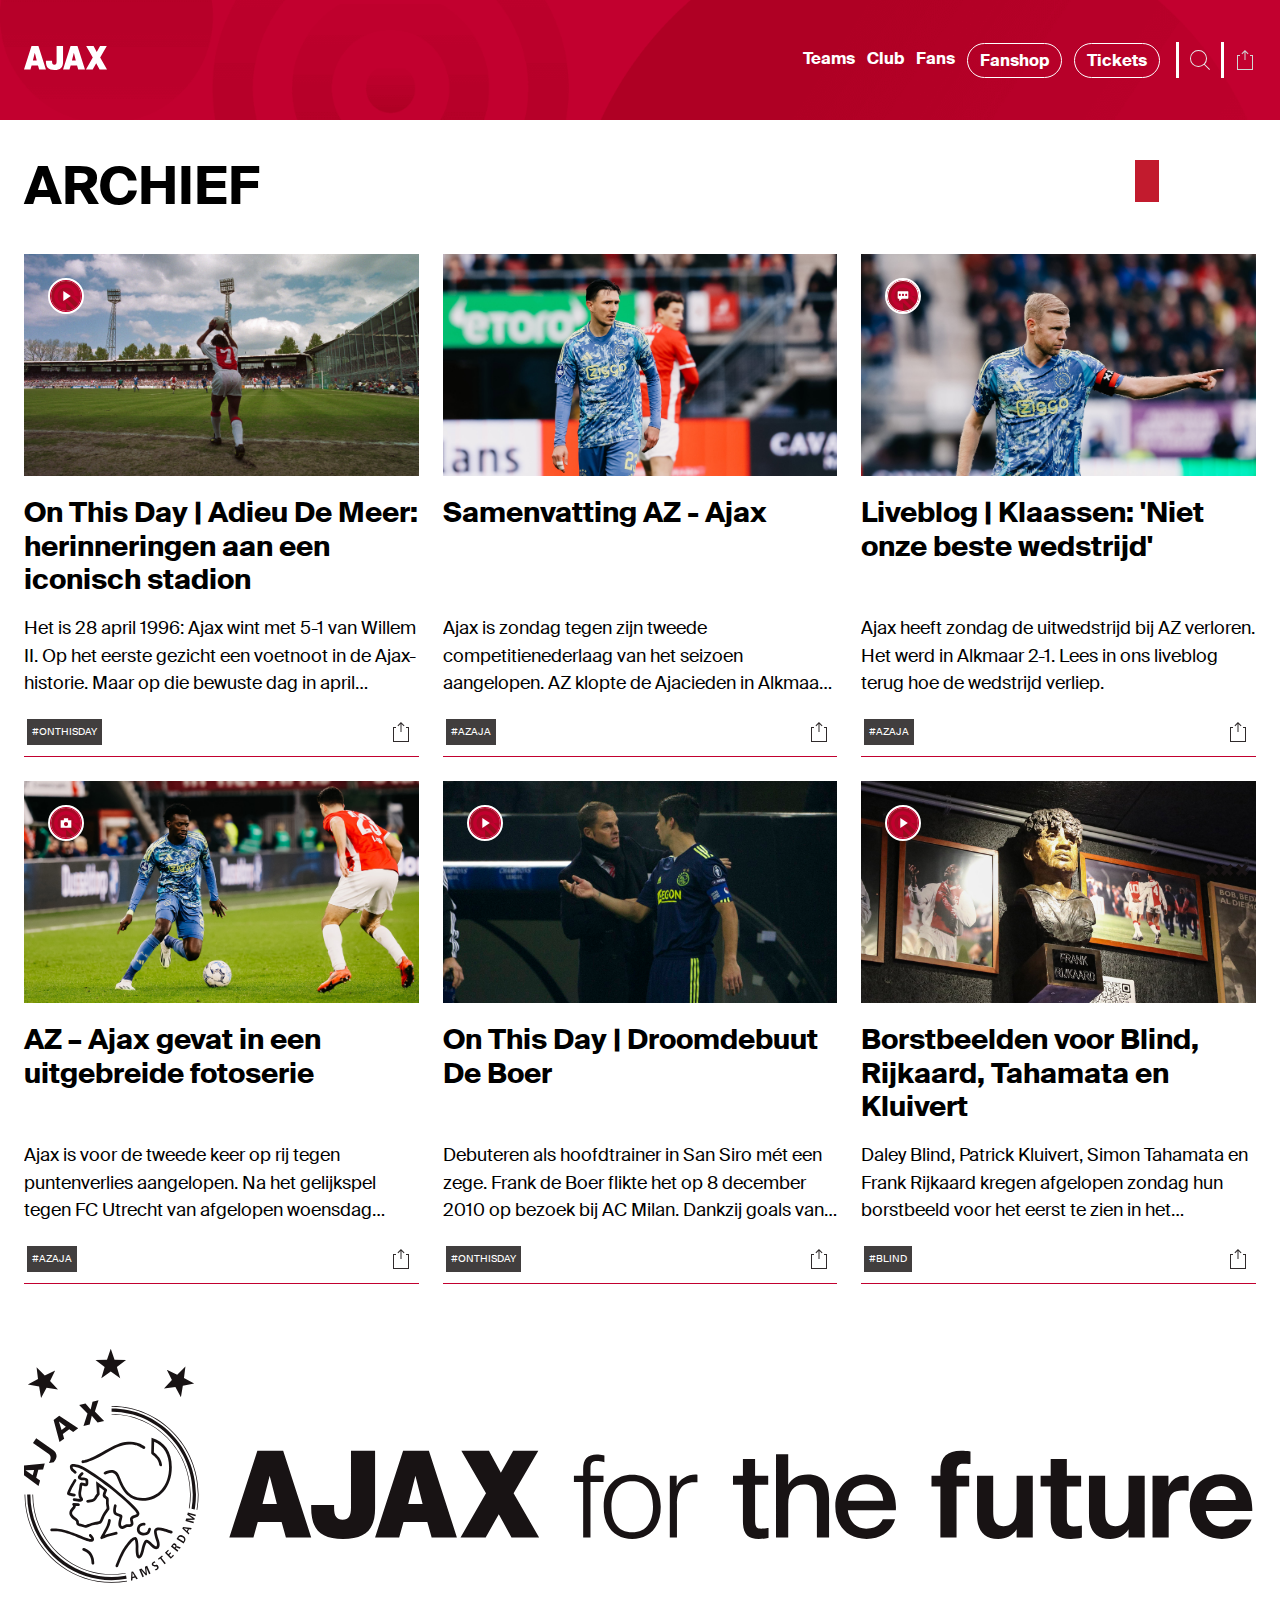
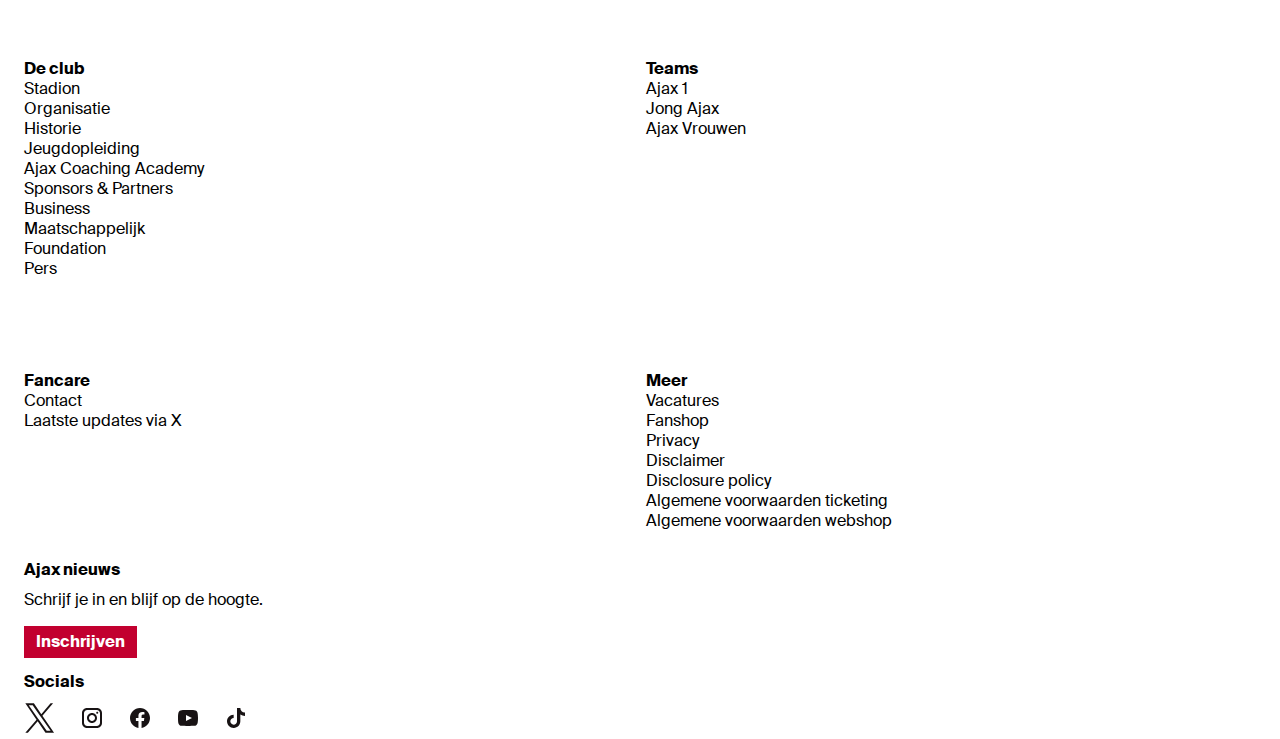
==== commit eaa3cf26: "nnljkn" ====
--- a/archief.html
+++ b/archief.html
@@ -80,10 +80,11 @@
         <img src="images/ajax-icon-wolkje.svg" alt="icon wolkje" class="wolkje-icon">
         <ul>
             <li>#azaja</li>
-            <li<button>
-                <img src="images/deel-button-ajax.svg" alt="deel icoontje">
-            </button>
-            </li>
+                <li>
+                    <button>
+                    <img src="images/deel-button-ajax.svg" alt="deel icoontje">
+                    </button>
+                </li>
             </ul>
         <img src="images/foto-archief-3.jpg" alt="foto van Klaassen">
     </article>
--- a/styles/style.css
+++ b/styles/style.css
@@ -1,3 +1,4 @@
+
 
 /*********************/
 /* CUSTOM PROPERTIES */
@@ -413,7 +414,7 @@
     font-size: var(--font-size-klein);
     font-weight: 600;
     line-height: 1.25;
-    padding-top: calc(var(--margin-large) - 0.25rem);
+    padding-top: calc(var(--margin-large) - 0.25rem); /*chatgbt*/
 }
 
 footer > section:nth-of-type(1) h2 {
@@ -451,6 +452,7 @@
 }
 
 /* Responsive styles */
+
 @media (min-width: 32em) {
     footer > section:nth-of-type(1) {
         display: grid;
@@ -558,9 +560,6 @@
 
 
 
-
-
-
 .visually_hidden {
     clip: rect(0 0 0 0);
     clip-path: inset(50%);
